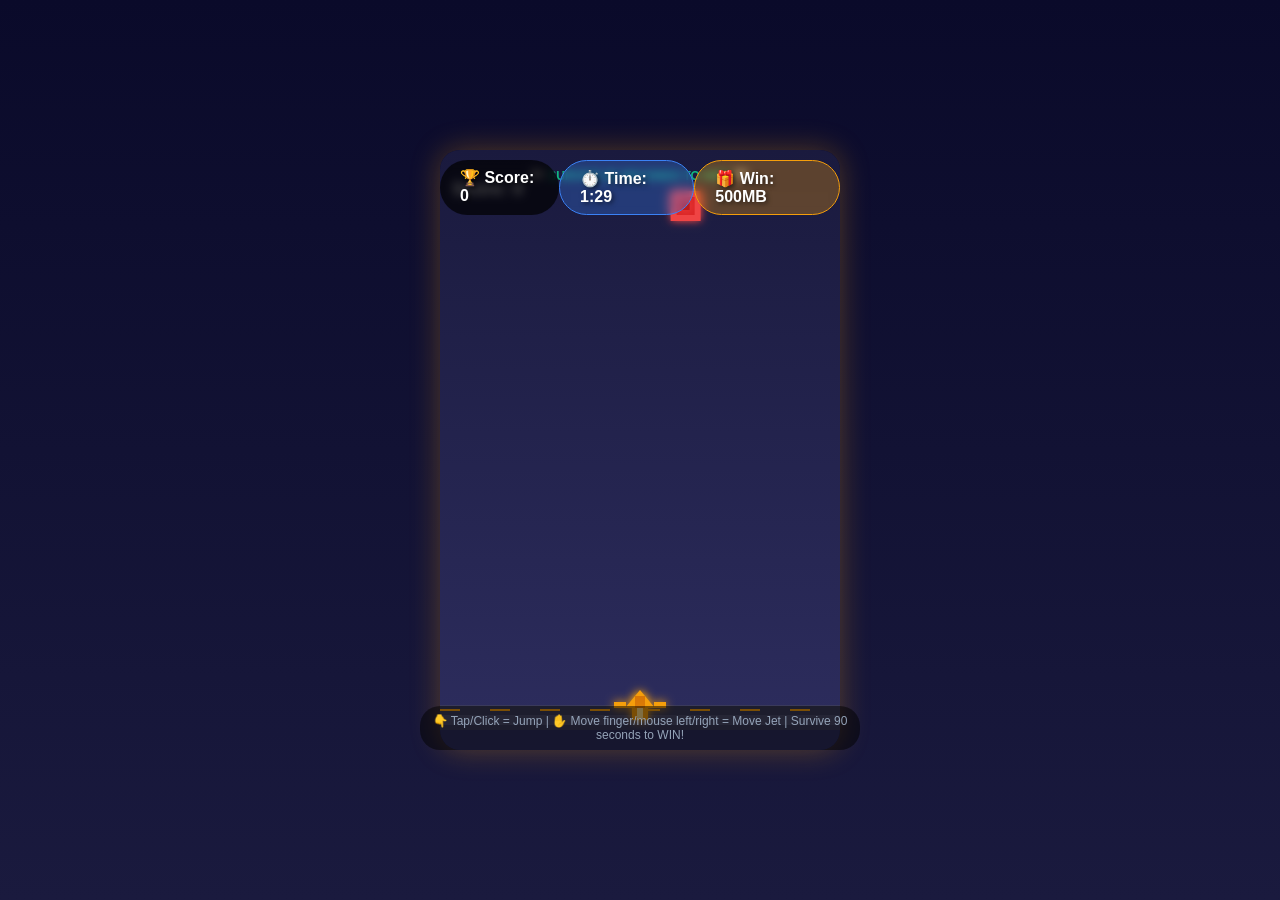
==== game.html @ ecc9792b "update index code and add game.html" ====
<!DOCTYPE html>
<html lang="en">
<head>
    <meta charset="UTF-8">
    <meta name="viewport" content="width=device-width, initial-scale=1.0, user-scalable=no, viewport-fit=cover">
    <title>Jet Racer - Win Data!</title>
    <style>
        * { margin: 0; padding: 0; box-sizing: border-box; user-select: none; -webkit-tap-highlight-color: transparent; }
        body {
            background: linear-gradient(180deg, #0a0a2a 0%, #1a1a3e 100%);
            min-height: 100vh;
            display: flex;
            justify-content: center;
            align-items: center;
            font-family: 'Segoe UI', 'Inter', sans-serif;
            overflow: hidden;
            touch-action: none;
        }
        .game-container {
            position: relative;
            display: flex;
            flex-direction: column;
            align-items: center;
            padding: 20px;
        }
        canvas {
            display: block;
            margin: 0 auto;
            border-radius: 20px;
            box-shadow: 0 0 30px rgba(245,158,11,0.3);
            cursor: pointer;
            touch-action: none;
        }
        .game-info {
            position: absolute;
            top: 30px;
            left: 20px;
            right: 20px;
            display: flex;
            justify-content: space-between;
            color: white;
            font-weight: bold;
            text-shadow: 2px 2px 4px rgba(0,0,0,0.5);
            z-index: 10;
            pointer-events: none;
        }
        .score-box, .reward-box, .timer-box { background: rgba(0,0,0,0.7); padding: 8px 20px; border-radius: 30px; backdrop-filter: blur(5px); }
        .reward-box { background: rgba(245,158,11,0.3); border: 1px solid #f59e0b; }
        .timer-box { background: rgba(59,130,246,0.3); border: 1px solid #3b82f6; }
        .controls-hint {
            position: absolute;
            bottom: 20px;
            left: 0;
            right: 0;
            text-align: center;
            color: #94a3b8;
            font-size: 12px;
            background: rgba(0,0,0,0.5);
            padding: 8px;
            border-radius: 20px;
            width: fit-content;
            margin: 0 auto;
            pointer-events: none;
        }
        .modal {
            display: none;
            position: fixed;
            top: 0;
            left: 0;
            width: 100%;
            height: 100%;
            background: rgba(0,0,0,0.95);
            backdrop-filter: blur(8px);
            z-index: 2000;
            justify-content: center;
            align-items: center;
        }
        .modal-content {
            background: linear-gradient(135deg, #0f1923, #1a1a2e);
            border: 2px solid #f59e0b;
            border-radius: 32px;
            padding: 40px;
            text-align: center;
            max-width: 400px;
            width: 90%;
        }
        .modal-content h2 { font-size: 2rem; margin-bottom: 15px; }
        .modal-content p { color: #94a3b8; margin-bottom: 20px; }
        .modal-content input {
            width: 100%;
            padding: 14px;
            background: rgba(30,41,59,0.6);
            border: 1px solid rgba(255,255,255,0.08);
            border-radius: 12px;
            color: white;
            margin: 15px 0;
            outline: none;
            font-size: 1rem;
            text-align: center;
        }
        .modal-content input:focus { border-color: #f59e0b; }
        .modal-content button {
            background: linear-gradient(135deg, #f59e0b, #d97706);
            border: none;
            padding: 14px 30px;
            border-radius: 40px;
            color: white;
            font-weight: bold;
            font-size: 1rem;
            cursor: pointer;
            width: 100%;
        }
        .modal-close {
            position: absolute;
            top: 15px;
            right: 20px;
            background: none;
            border: none;
            font-size: 24px;
            color: #94a3b8;
            cursor: pointer;
        }
        .reward-text { color: #f59e0b; font-weight: bold; font-size: 1.2rem; }
        .network-select { margin: 15px 0; text-align: left; }
        .network-select label { display: block; margin-bottom: 8px; color: #94a3b8; font-size: 0.8rem; }
        .network-buttons { display: flex; gap: 10px; flex-wrap: wrap; }
        .network-option { flex: 1; padding: 12px; border-radius: 40px; background: rgba(30,41,59,0.6); border: 2px solid rgba(255,255,255,0.08); text-align: center; cursor: pointer; transition: all 0.2s; }
        .network-option:hover { background: rgba(30,41,59,0.8); }
        .network-option.selected { border-color: #f59e0b; background: rgba(245,158,11,0.15); }
        .network-option i { font-size: 20px; margin-bottom: 5px; display: block; }
        .network-option span { font-size: 0.8rem; }
        @media (max-width: 768px) { .game-info div { padding: 4px 12px; font-size: 12px; } .modal-content { padding: 30px 20px; } .modal-content h2 { font-size: 1.5rem; } .network-buttons { flex-direction: column; } }
    </style>
</head>
<body>
<div class="game-container">
    <div class="game-info">
        <div class="score-box">🏆 Score: <span id="scoreValue">0</span></div>
        <div class="timer-box">⏱️ Time: <span id="timerValue">1:30</span></div>
        <div class="reward-box">🎁 Win: <span id="rewardDisplay">500MB</span></div>
    </div>
    <canvas id="gameCanvas" width="400" height="600"></canvas>
    <div class="controls-hint">👇 Tap/Click = Jump | ✋ Move finger/mouse left/right = Move Jet | Survive 90 seconds to WIN!</div>
</div>

<!-- Win Phone Number Modal with Network Selection -->
<div id="winPhoneModal" class="modal">
    <div class="modal-content">
        <button class="modal-close" onclick="closeWinPhoneModal()"><i class="fas fa-times"></i></button>
        <div style="font-size: 70px; color: #10b981;">🏆</div>
        <h2 style="color: #10b981;">YOU WIN!</h2>
        <p>You survived all 90 seconds and avoided all obstacles!</p>
        <p>You won <span id="winRewardText" class="reward-text">500MB</span>!</p>
        <div class="network-select">
            <label>Select Your Network:</label>
            <div class="network-buttons">
                <div class="network-option" onclick="selectWinNetwork('mtn')"><i class="fas fa-tower-cell"></i><span>MTN</span></div>
                <div class="network-option" onclick="selectWinNetwork('airtel')"><i class="fas fa-broadcast-tower"></i><span>Airtel</span></div>
                <div class="network-option" onclick="selectWinNetwork('glo')"><i class="fas fa-globe"></i><span>Glo</span></div>
                <div class="network-option" onclick="selectWinNetwork('9mobile')"><i class="fas fa-mobile-alt"></i><span>9mobile</span></div>
            </div>
        </div>
        <input type="tel" id="winPhoneNumber" placeholder="Enter your phone number" maxlength="11">
        <button onclick="submitWinWithPhone()"><i class="fas fa-download"></i> Claim My Prize</button>
    </div>
</div>

<!-- Game Over Modal -->
<div id="gameOverModal" class="modal">
    <div class="modal-content">
        <div style="font-size: 70px;">💥</div>
        <h2 style="color: #ef4444;">GAME OVER!</h2>
        <p>You hit an obstacle!</p>
        <p>Your score: <span id="finalScore">0</span></p>
        <button onclick="location.reload()">Try Again</button>
        <button onclick="goBackToDashboard()" style="margin-top: 10px; background: #64748b;">Dashboard</button>
    </div>
</div>

<script>
    // Get game data from URL params
    const urlParams = new URLSearchParams(window.location.search);
    let targetReward = urlParams.get('reward') || localStorage.getItem("onslot_game_reward") || "500MB";
    let amountPaid = urlParams.get('amount') || localStorage.getItem("onslot_game_price") || "200";
    let userEmail = localStorage.getItem("onslot_game_user") || "";
    let selectedWinNetwork = "";
    
    document.getElementById("rewardDisplay").textContent = targetReward;
    
    function selectWinNetwork(network) {
        selectedWinNetwork = network;
        document.querySelectorAll('#winPhoneModal .network-option').forEach(opt => opt.classList.remove('selected'));
        document.querySelector(`#winPhoneModal .network-option.${network === '9mobile' ? 'network-option:last-child' : ''}`).classList.add('selected');
        // Better way to add selected class
        const options = document.querySelectorAll('#winPhoneModal .network-option');
        for (let opt of options) {
            if (opt.innerText.toLowerCase().includes(network)) {
                opt.classList.add('selected');
            }
        }
    }
    
    // Game variables
    let gameRunning = true;
    let score = 0;
    let canvas = document.getElementById("gameCanvas");
    let ctx = canvas.getContext("2d");
    let jetX = canvas.width / 2 - 20;
    let jetY = canvas.height - 80;
    let jetVelocity = 0;
    const JET_WIDTH = 40;
    const JET_HEIGHT = 40;
    const GRAVITY = 0.6;
    const JUMP_POWER = -10;
    const GROUND_Y = canvas.height - 60;
    
    let obstacles = [];
    let frameCounter = 0;
    let baseSpeed = 4.5;
    let currentSpeed = baseSpeed;
    
    let timeLeft = 90;
    let timerInterval = null;
    let pointerX = jetX + JET_WIDTH/2;
    let gameEnded = false;
    let winTriggered = false;
    
    function startTimer() {
        timerInterval = setInterval(() => {
            if (!gameRunning || gameEnded) return;
            
            if (timeLeft <= 0) {
                clearInterval(timerInterval);
                gameRunning = false;
                gameEnded = true;
                if (!winTriggered) {
                    winTriggered = true;
                    showWinPhoneModal();
                }
            } else {
                timeLeft--;
                let minutes = Math.floor(timeLeft / 60);
                let seconds = timeLeft % 60;
                document.getElementById("timerValue").textContent = `${minutes}:${seconds.toString().padStart(2, '0')}`;
                
                if (timeLeft === 40) { baseSpeed = 6.5; }
                if (timeLeft === 20) { baseSpeed = 8; }
            }
        }, 1000);
    }
    
    function drawJet(x, y) {
        ctx.save();
        ctx.shadowBlur = 10;
        ctx.shadowColor = "#f59e0b";
        ctx.fillStyle = "#f59e0b";
        ctx.beginPath();
        ctx.moveTo(x + 20, y);
        ctx.lineTo(x + 35, y + 18);
        ctx.lineTo(x + 28, y + 18);
        ctx.lineTo(x + 28, y + 30);
        ctx.lineTo(x + 12, y + 30);
        ctx.lineTo(x + 12, y + 18);
        ctx.lineTo(x + 5, y + 18);
        ctx.fill();
        ctx.fillStyle = "#d97706";
        ctx.fillRect(x + 15, y + 6, 10, 12);
        ctx.fillStyle = "#f59e0b";
        ctx.fillRect(x - 6, y + 12, 12, 6);
        ctx.fillRect(x + 34, y + 12, 12, 6);
        ctx.fillStyle = "#ffdd88";
        ctx.fillRect(x + 17, y + 18, 6, 10);
        ctx.restore();
    }
    
    function drawObstacle(x, y) {
        ctx.fillStyle = "#ef4444";
        ctx.shadowBlur = 8;
        ctx.shadowColor = "#ef4444";
        ctx.fillRect(x, y, 30, 30);
        ctx.fillStyle = "#dc2626";
        ctx.fillRect(x + 6, y + 6, 18, 18);
        ctx.fillStyle = "#b91c1c";
        ctx.fillRect(x + 11, y + 11, 8, 8);
    }
    
    function updateGame() {
        if (!gameRunning || gameEnded) return;
        
        currentSpeed = baseSpeed + Math.floor(score / 150);
        
        jetVelocity += GRAVITY;
        jetY += jetVelocity;
        if (jetY >= GROUND_Y) { jetY = GROUND_Y; jetVelocity = 0; }
        if (jetY < 60) jetY = 60;
        
        let targetX = pointerX - JET_WIDTH/2;
        targetX = Math.max(5, Math.min(targetX, canvas.width - JET_WIDTH - 5));
        jetX = targetX;
        
        frameCounter++;
        let spawnRate = Math.max(30, 45 - Math.floor(score / 80) - (timeLeft < 40 ? 10 : 0));
        if (frameCounter > spawnRate) {
            frameCounter = 0;
            obstacles.push({ x: Math.random() * (canvas.width - 35), y: -40, width: 30, height: 30 });
        }
        
        for (let i = 0; i < obstacles.length; i++) {
            obstacles[i].y += currentSpeed;
            if (obstacles[i].y > canvas.height) {
                obstacles.splice(i, 1);
                i--;
                score += 10;
                document.getElementById("scoreValue").textContent = score;
            }
        }
        
        for (let i = 0; i < obstacles.length; i++) {
            if (jetX < obstacles[i].x + 30 && jetX + JET_WIDTH > obstacles[i].x &&
                jetY < obstacles[i].y + 30 && jetY + JET_HEIGHT > obstacles[i].y) {
                gameRunning = false;
                gameEnded = true;
                clearInterval(timerInterval);
                showGameOver();
                return;
            }
        }
    }
    
    function draw() {
        ctx.clearRect(0, 0, canvas.width, canvas.height);
        const grad = ctx.createLinearGradient(0, 0, 0, canvas.height);
        grad.addColorStop(0, "#1a1a3e");
        grad.addColorStop(1, "#2d2d5e");
        ctx.fillStyle = grad;
        ctx.fillRect(0, 0, canvas.width, canvas.height);
        
        ctx.fillStyle = "#3a3a5a";
        ctx.fillRect(0, GROUND_Y + 15, canvas.width, 25);
        ctx.fillStyle = "#4a4a6a";
        ctx.fillRect(0, GROUND_Y + 25, canvas.width, 10);
        
        ctx.strokeStyle = "#f59e0b";
        ctx.lineWidth = 2;
        ctx.setLineDash([20, 30]);
        for (let i = 0; i < canvas.width; i += 50) {
            ctx.beginPath();
            ctx.moveTo(i, GROUND_Y + 20);
            ctx.lineTo(i + 30, GROUND_Y + 20);
            ctx.stroke();
        }
        ctx.setLineDash([]);
        
        for (let obs of obstacles) drawObstacle(obs.x, obs.y);
        drawJet(jetX, jetY);
        
        ctx.fillStyle = "white";
        ctx.font = "bold 18px Arial";
        ctx.shadowBlur = 0;
        ctx.fillText(`Score: ${score}`, 12, 45);
        
        if (timeLeft <= 40 && timeLeft > 0) {
            ctx.fillStyle = "#ff4444";
            ctx.font = "bold 14px Arial";
            ctx.fillText("⚡ SPEED BOOST ACTIVE!", canvas.width - 150, 45);
        }
        
        ctx.fillStyle = "#10b981";
        ctx.font = "bold 12px Arial";
        ctx.fillText("🏁 SURVIVE 90 SECONDS TO WIN! 🏁", canvas.width/2 - 110, 30);
    }
    
    function gameLoop() {
        if (!gameRunning && gameEnded) { draw(); requestAnimationFrame(gameLoop); return; }
        updateGame(); draw(); requestAnimationFrame(gameLoop);
    }
    
    function showWinPhoneModal() {
        selectedWinNetwork = "";
        document.querySelectorAll('#winPhoneModal .network-option').forEach(opt => opt.classList.remove('selected'));
        document.getElementById("winRewardText").textContent = targetReward;
        document.getElementById("winPhoneModal").style.display = "flex";
    }
    
    function closeWinPhoneModal() { document.getElementById("winPhoneModal").style.display = "none"; }
    
    function showGameOver() {
        document.getElementById("finalScore").textContent = score;
        document.getElementById("gameOverModal").style.display = "flex";
    }
    
    function goBackToDashboard() { window.location.href = "index.html"; }
    
    function submitWinWithPhone() {
        const phone = document.getElementById("winPhoneNumber").value;
        if (!selectedWinNetwork) { alert("Please select your network"); return; }
        if (!phone || !/^(0[7-9][0-1]{1}[0-9]{8})$/.test(phone)) {
            alert("Please enter a valid phone number (e.g., 08012345678)");
            return;
        }
        
        let pendingWins = JSON.parse(localStorage.getItem("onslot_pending_wins") || "[]");
        let users = JSON.parse(localStorage.getItem("onslot_users") || "[]");
        let currentUser = users.find(u => u.email === userEmail);
        
        pendingWins.push({
            id: Date.now(),
            userEmail: userEmail,
            userName: currentUser ? currentUser.name : "Unknown",
            userPhone: phone,
            network: selectedWinNetwork,
            reward: targetReward,
            amountPaid: amountPaid,
            score: score,
            timestamp: new Date().toLocaleString(),
            status: "pending"
        });
        localStorage.setItem("onslot_pending_wins", JSON.stringify(pendingWins));
        
        closeWinPhoneModal();
        alert(`✅ Request Sent!\n\nYou've won ${targetReward}!\n\nNetwork: ${selectedWinNetwork.toUpperCase()}\nPhone: ${phone}\n\nYour request has been sent to admin. You will receive your data shortly.`);
        window.location.href = "index.html";
    }
    
    function jump() {
        if (gameRunning && !gameEnded && jetY >= GROUND_Y - 5) { jetVelocity = JUMP_POWER; }
    }
    
    function handlePointerMove(clientX) {
        const rect = canvas.getBoundingClientRect();
        const scaleX = canvas.width / rect.width;
        let canvasX = (clientX - rect.left) * scaleX;
        canvasX = Math.max(JET_WIDTH/2, Math.min(canvasX, canvas.width - JET_WIDTH/2));
        pointerX = canvasX;
    }
    
    canvas.addEventListener("mousemove", (e) => { handlePointerMove(e.clientX); });
    canvas.addEventListener("click", () => { jump(); });
    canvas.addEventListener("touchmove", (e) => { e.preventDefault(); handlePointerMove(e.touches[0].clientX); });
    canvas.addEventListener("touchstart", (e) => { e.preventDefault(); jump(); handlePointerMove(e.touches[0].clientX); });
    
    document.addEventListener("keydown", (e) => {
        if (e.key === "ArrowLeft") pointerX = Math.max(JET_WIDTH/2, pointerX - 25);
        if (e.key === "ArrowRight") pointerX = Math.min(canvas.width - JET_WIDTH/2, pointerX + 25);
        if (e.key === "ArrowUp" || e.key === " " || e.key === "Space") { e.preventDefault(); jump(); }
    });
    
    startTimer();
    gameLoop();
</script>
</body>
</html>
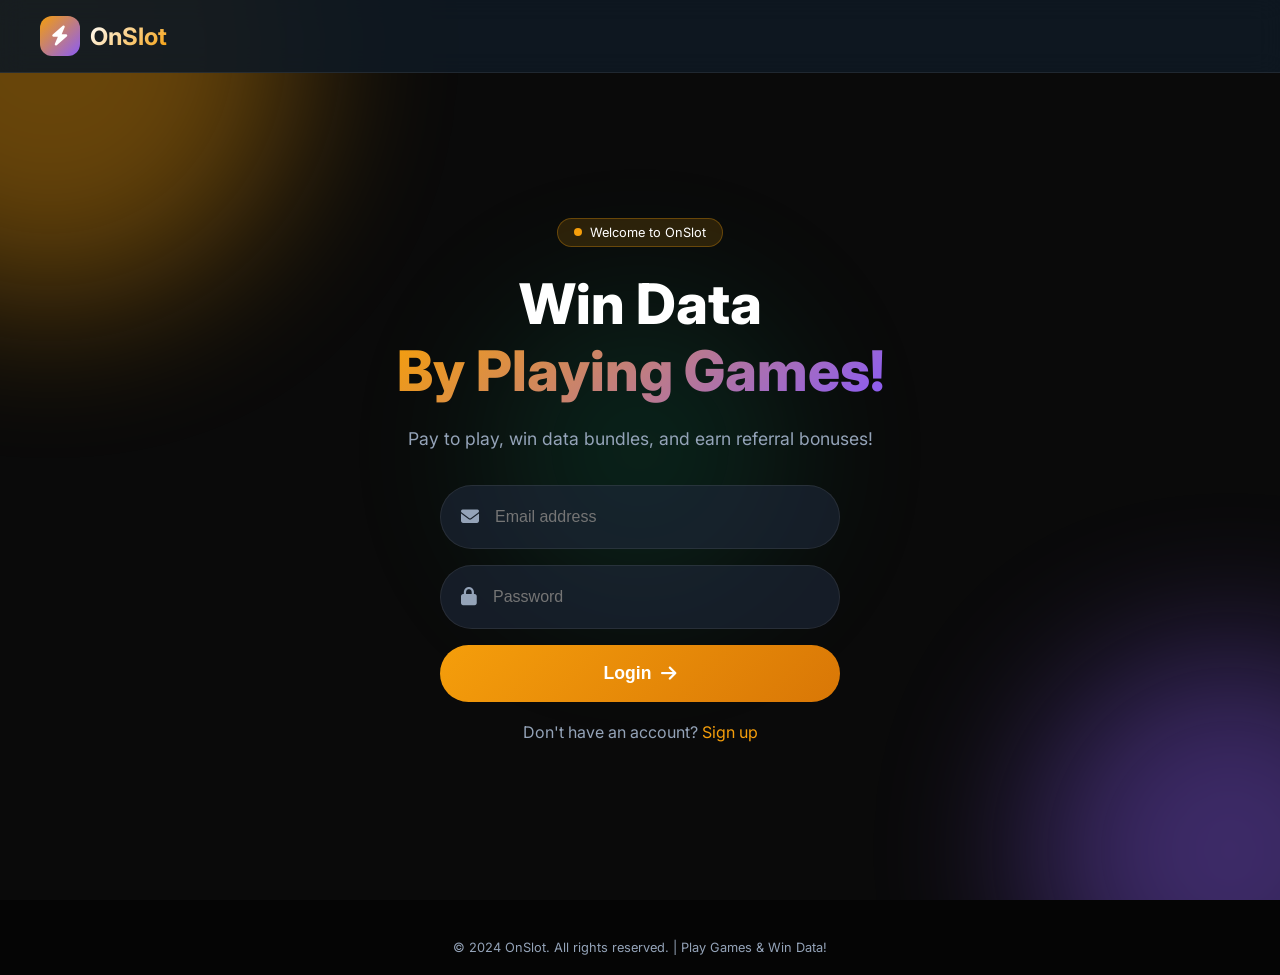
==== commit b408c9b1: "Update game.html" ====
--- a/game.html
+++ b/game.html
@@ -182,21 +182,31 @@
     const urlParams = new URLSearchParams(window.location.search);
     let targetReward = urlParams.get('reward') || localStorage.getItem("onslot_game_reward") || "500MB";
     let amountPaid = urlParams.get('amount') || localStorage.getItem("onslot_game_price") || "200";
-    let userEmail = localStorage.getItem("onslot_game_user") || "";
+    let gameToken = urlParams.get('token') || localStorage.getItem("onslot_game_token") || "";
+    let userEmail = urlParams.get('user') || localStorage.getItem("onslot_game_user") || "";
     let selectedWinNetwork = "";
+    
+    // Validate token
+    let gameTokens = JSON.parse(localStorage.getItem("onslot_game_tokens") || "[]");
+    let validToken = gameTokens.find(t => t.id == gameToken && t.userEmail === userEmail && !t.used);
+    
+    if (!validToken) {
+        alert("Invalid or expired game session. Please pay to play again.");
+        window.location.href = "index.html";
+    } else {
+        // Mark token as used
+        validToken.used = true;
+        localStorage.setItem("onslot_game_tokens", JSON.stringify(gameTokens));
+    }
     
     document.getElementById("rewardDisplay").textContent = targetReward;
     
     function selectWinNetwork(network) {
         selectedWinNetwork = network;
         document.querySelectorAll('#winPhoneModal .network-option').forEach(opt => opt.classList.remove('selected'));
-        document.querySelector(`#winPhoneModal .network-option.${network === '9mobile' ? 'network-option:last-child' : ''}`).classList.add('selected');
-        // Better way to add selected class
         const options = document.querySelectorAll('#winPhoneModal .network-option');
         for (let opt of options) {
-            if (opt.innerText.toLowerCase().includes(network)) {
-                opt.classList.add('selected');
-            }
+            if (opt.innerText.toLowerCase().includes(network)) opt.classList.add('selected');
         }
     }
     
@@ -401,12 +411,12 @@
         
         let pendingWins = JSON.parse(localStorage.getItem("onslot_pending_wins") || "[]");
         let users = JSON.parse(localStorage.getItem("onslot_users") || "[]");
-        let currentUser = users.find(u => u.email === userEmail);
+        let currentUserData = users.find(u => u.email === userEmail);
         
         pendingWins.push({
             id: Date.now(),
             userEmail: userEmail,
-            userName: currentUser ? currentUser.name : "Unknown",
+            userName: currentUserData ? currentUserData.name : "Unknown",
             userPhone: phone,
             network: selectedWinNetwork,
             reward: targetReward,
@@ -418,7 +428,7 @@
         localStorage.setItem("onslot_pending_wins", JSON.stringify(pendingWins));
         
         closeWinPhoneModal();
-        alert(`✅ Request Sent!\n\nYou've won ${targetReward}!\n\nNetwork: ${selectedWinNetwork.toUpperCase()}\nPhone: ${phone}\n\nYour request has been sent to admin. You will receive your data shortly.`);
+        alert(`✅ Request Sent!\n\nYou've won ${targetReward}!\n\nEmail: ${userEmail}\nNetwork: ${selectedWinNetwork.toUpperCase()}\nPhone: ${phone}\n\nYour request has been sent to admin. You will receive your data shortly.`);
         window.location.href = "index.html";
     }
     
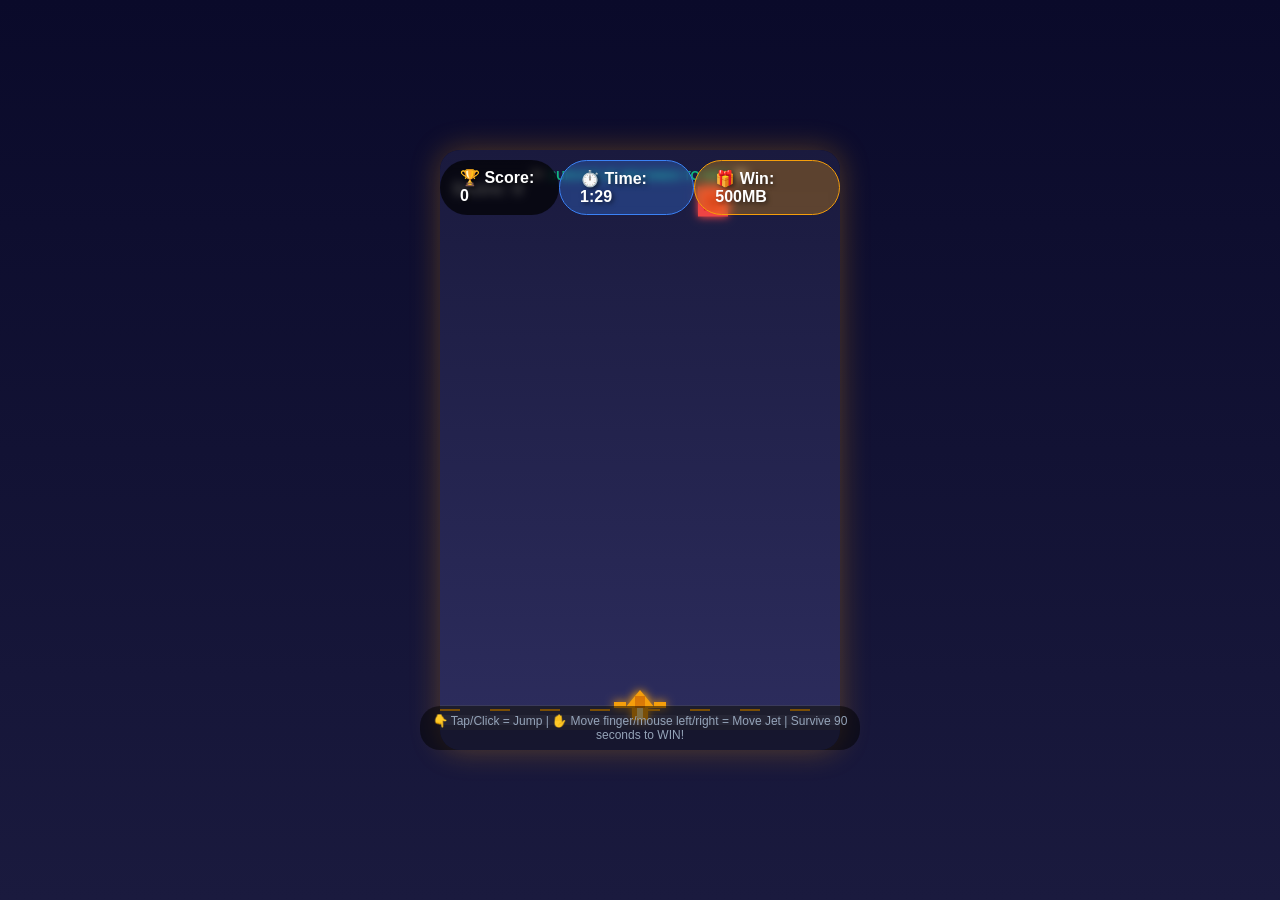
==== commit 616fd2d0: "update codes" ====
--- a/game.html
+++ b/game.html
@@ -178,28 +178,36 @@
 </div>
 
 <script>
+    // ============================================
+    // BACKEND API CONFIGURATION
+    // ============================================
+    // CHANGE THIS TO YOUR RENDER BACKEND URL!!!
+    const API_URL = 'https://onslot-api.onrender.com/api';
+    
     // Get game data from URL params
     const urlParams = new URLSearchParams(window.location.search);
-    let targetReward = urlParams.get('reward') || localStorage.getItem("onslot_game_reward") || "500MB";
-    let amountPaid = urlParams.get('amount') || localStorage.getItem("onslot_game_price") || "200";
-    let gameToken = urlParams.get('token') || localStorage.getItem("onslot_game_token") || "";
-    let userEmail = urlParams.get('user') || localStorage.getItem("onslot_game_user") || "";
+    let targetReward = urlParams.get('reward') || "500MB";
+    let amountPaid = urlParams.get('amount') || "200";
+    let userEmail = urlParams.get('user') || "";
     let selectedWinNetwork = "";
     
-    // Validate token
-    let gameTokens = JSON.parse(localStorage.getItem("onslot_game_tokens") || "[]");
-    let validToken = gameTokens.find(t => t.id == gameToken && t.userEmail === userEmail && !t.used);
-    
-    if (!validToken) {
-        alert("Invalid or expired game session. Please pay to play again.");
-        window.location.href = "index.html";
-    } else {
-        // Mark token as used
-        validToken.used = true;
-        localStorage.setItem("onslot_game_tokens", JSON.stringify(gameTokens));
-    }
-    
     document.getElementById("rewardDisplay").textContent = targetReward;
+    
+    async function callAPI(endpoint, method = 'GET', body = null) {
+        const options = {
+            method: method,
+            headers: { 'Content-Type': 'application/json' }
+        };
+        if (body) options.body = JSON.stringify(body);
+        
+        try {
+            const response = await fetch(`${API_URL}${endpoint}`, options);
+            return await response.json();
+        } catch (error) {
+            console.error('API Error:', error);
+            return null;
+        }
+    }
     
     function selectWinNetwork(network) {
         selectedWinNetwork = network;
@@ -401,7 +409,7 @@
     
     function goBackToDashboard() { window.location.href = "index.html"; }
     
-    function submitWinWithPhone() {
+    async function submitWinWithPhone() {
         const phone = document.getElementById("winPhoneNumber").value;
         if (!selectedWinNetwork) { alert("Please select your network"); return; }
         if (!phone || !/^(0[7-9][0-1]{1}[0-9]{8})$/.test(phone)) {
@@ -409,27 +417,23 @@
             return;
         }
         
-        let pendingWins = JSON.parse(localStorage.getItem("onslot_pending_wins") || "[]");
-        let users = JSON.parse(localStorage.getItem("onslot_users") || "[]");
-        let currentUserData = users.find(u => u.email === userEmail);
-        
-        pendingWins.push({
-            id: Date.now(),
+        const result = await callAPI('/submit-win', 'POST', {
             userEmail: userEmail,
-            userName: currentUserData ? currentUserData.name : "Unknown",
+            userName: "User", // Will be fetched from backend
             userPhone: phone,
             network: selectedWinNetwork,
             reward: targetReward,
             amountPaid: amountPaid,
-            score: score,
-            timestamp: new Date().toLocaleString(),
-            status: "pending"
+            score: score
         });
-        localStorage.setItem("onslot_pending_wins", JSON.stringify(pendingWins));
-        
-        closeWinPhoneModal();
-        alert(`✅ Request Sent!\n\nYou've won ${targetReward}!\n\nEmail: ${userEmail}\nNetwork: ${selectedWinNetwork.toUpperCase()}\nPhone: ${phone}\n\nYour request has been sent to admin. You will receive your data shortly.`);
-        window.location.href = "index.html";
+        
+        if (result && result.success) {
+            closeWinPhoneModal();
+            alert(`✅ Request Sent!\n\nYou've won ${targetReward}!\n\nNetwork: ${selectedWinNetwork.toUpperCase()}\nPhone: ${phone}\n\nYour request has been sent to admin. You will receive your data shortly.`);
+            window.location.href = "index.html";
+        } else {
+            alert("Failed to submit win. Please try again.");
+        }
     }
     
     function jump() {
